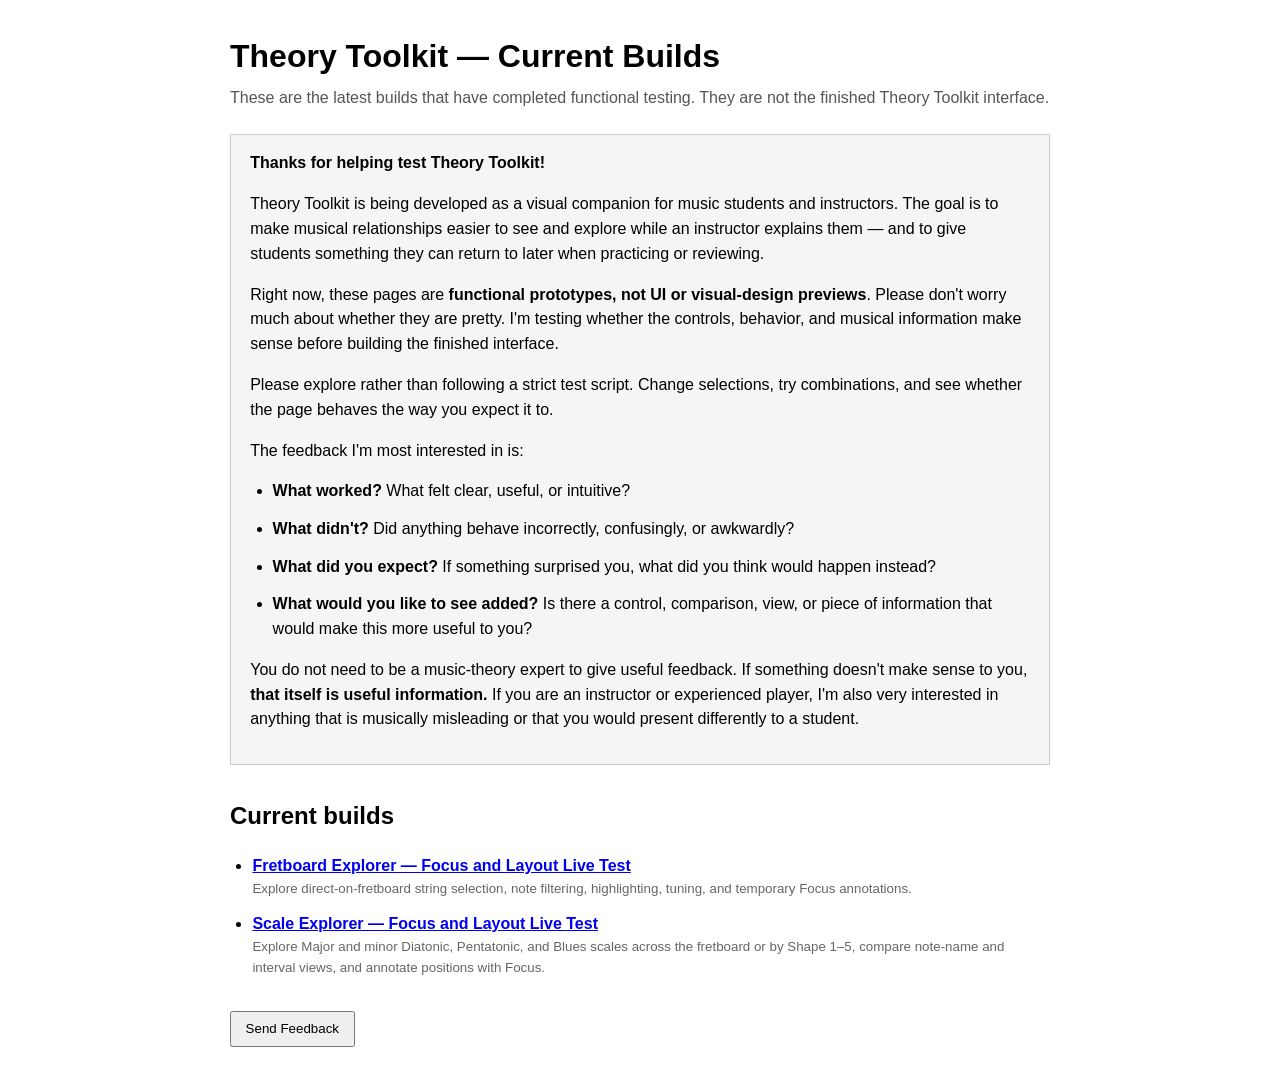
==== tests/index.html @ 7ed53687 "Update live tester build index" ====
<!doctype html>
<html lang="en">
<head>
  <meta charset="utf-8">
  <meta name="viewport" content="width=device-width, initial-scale=1">
  <title>Theory Toolkit - Current Builds</title>
  <link rel="stylesheet" href="../src/ui/feedback.css">
  <style>
    body { font-family: sans-serif; max-width: 820px; margin: 2rem auto; padding: 0 1rem; line-height: 1.55; }
    h1 { margin-bottom: .25rem; }
    h2 { margin-top: 2rem; }
    .note { color: #555; margin-top: 0; }
    .tester-note { background: #f5f5f5; border: 1px solid #ccc; padding: 1rem 1.2rem; margin: 1.5rem 0; }
    ul { padding-left: 1.4rem; }
    li { margin: .8rem 0; }
    a { font-weight: bold; }
    small { display: block; color: #666; }
  </style>
</head>
<body>
  <h1>Theory Toolkit — Current Builds</h1>
  <p class="note">These are the latest builds that have completed functional testing. They are not the finished Theory Toolkit interface.</p>

  <div class="tester-note">
    <strong>Thanks for helping test Theory Toolkit!</strong>
    <p>Theory Toolkit is being developed as a visual companion for music students and instructors. The goal is to make musical relationships easier to see and explore while an instructor explains them — and to give students something they can return to later when practicing or reviewing.</p>
    <p>Right now, these pages are <strong>functional prototypes, not UI or visual-design previews</strong>. Please don't worry much about whether they are pretty. I'm testing whether the controls, behavior, and musical information make sense before building the finished interface.</p>
    <p>Please explore rather than following a strict test script. Change selections, try combinations, and see whether the page behaves the way you expect it to.</p>
    <p>The feedback I'm most interested in is:</p>
    <ul>
      <li><strong>What worked?</strong> What felt clear, useful, or intuitive?</li>
      <li><strong>What didn't?</strong> Did anything behave incorrectly, confusingly, or awkwardly?</li>
      <li><strong>What did you expect?</strong> If something surprised you, what did you think would happen instead?</li>
      <li><strong>What would you like to see added?</strong> Is there a control, comparison, view, or piece of information that would make this more useful to you?</li>
    </ul>
    <p>You do not need to be a music-theory expert to give useful feedback. If something doesn't make sense to you, <strong>that itself is useful information.</strong> If you are an instructor or experienced player, I'm also very interested in anything that is musically misleading or that you would present differently to a student.</p>
  </div>

  <h2>Current builds</h2>
  <ul>
    <li><a href="fretboard-selection-test.html">Fretboard Explorer — Focus and Layout Live Test</a><small>Explore direct-on-fretboard string selection, note filtering, highlighting, tuning, and temporary Focus annotations.</small></li>
    <li><a href="scale-explorer-test.html">Scale Explorer — Focus and Layout Live Test</a><small>Explore Major and minor Diatonic, Pentatonic, and Blues scales across the fretboard or by Shape 1–5, compare note-name and interval views, and annotate positions with Focus.</small></li>
  </ul>

  <script type="module">
    import { installFeedback } from "../src/ui/feedback.js";
    installFeedback({ page: "Tester Index", build: "Current Builds", getContext: () => "Tester landing page" });
  </script>
</body>
</html>
---- src/ui/feedback.css ----
/* Shared Theory Toolkit feedback styles. */
.feedback-launch { margin: 2rem 0 1rem; }
.feedback-panel { border: 1px solid #bbb; background: #fafafa; padding: 1rem 1.2rem; margin: 1rem 0 2rem; }
.feedback-panel[hidden] { display: none; }
.feedback-panel h2 { margin-top: 0; }
.feedback-panel label { display: grid; gap: .35rem; margin: .85rem 0; font-weight: bold; }
.feedback-panel textarea { min-height: 8rem; resize: vertical; }
.feedback-panel input, .feedback-panel textarea { box-sizing: border-box; width: 100%; padding: .55rem .65rem; font-family: Arial, Helvetica, sans-serif; font-size: 1rem; font-weight: normal; line-height: 1.45; }
.feedback-panel .optional { font-weight: normal; color: #555; }
.feedback-contact { display: grid; grid-template-columns: 1fr 1fr; gap: 1rem; }
.feedback-actions { display: flex; gap: .7rem; align-items: center; margin-top: 1rem; }
.feedback-actions button, .feedback-launch button { padding: .55rem .85rem; cursor: pointer; }
.feedback-note { font-size: .9rem; color: #555; }
.feedback-status { font-weight: bold; }
.feedback-status.error { color: #8b0000; }
@media (max-width: 650px) { .feedback-contact { grid-template-columns: 1fr; } }
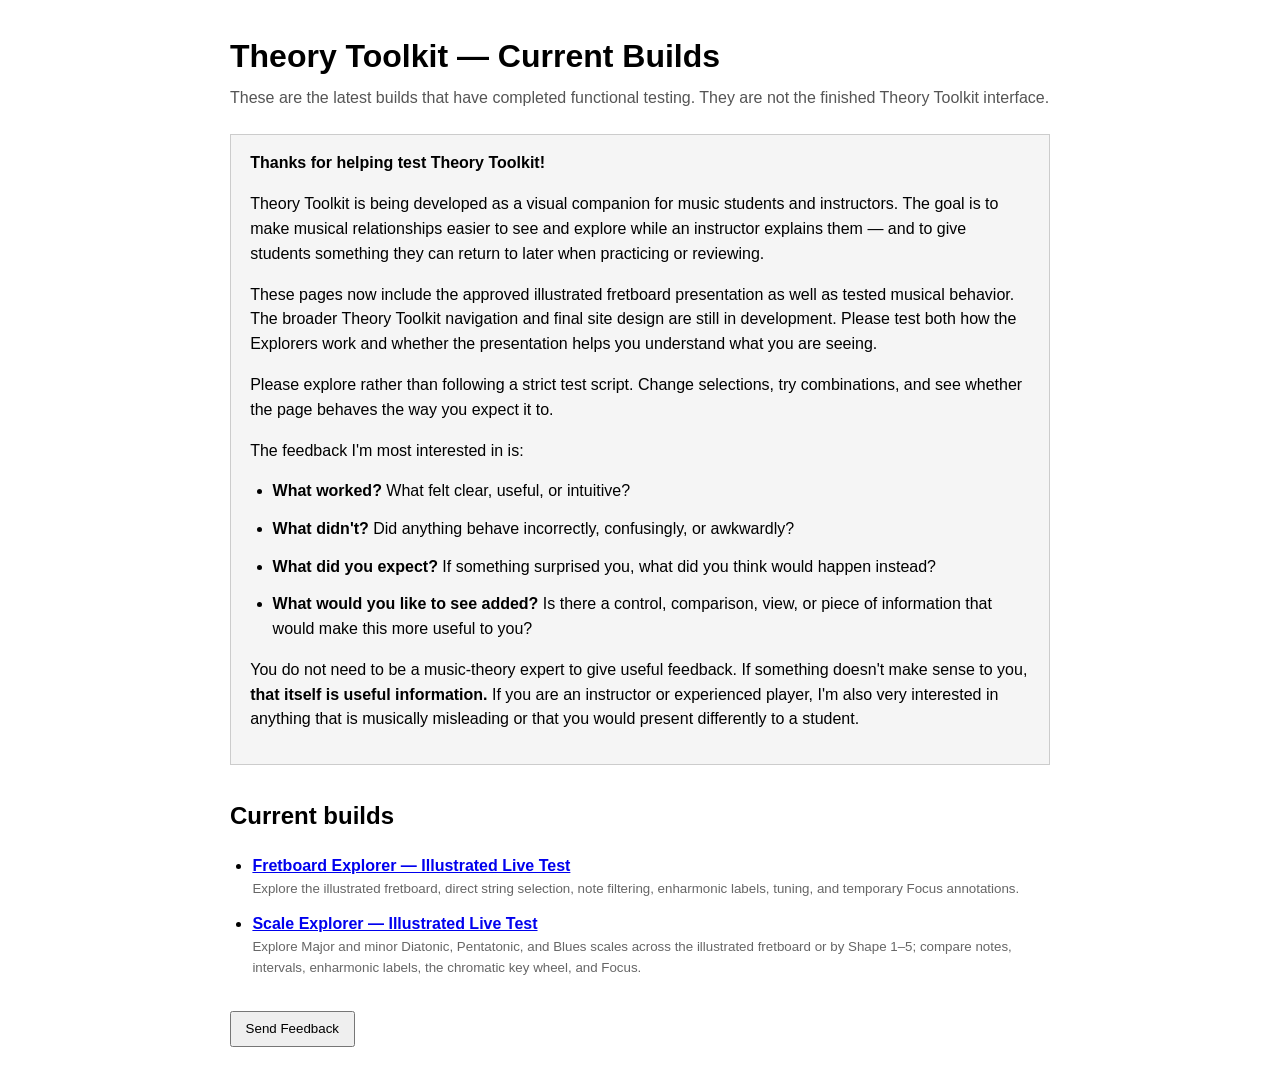
==== commit 1d6262cd: "Promote approved illustrated Explorers" ====
--- a/tests/index.html
+++ b/tests/index.html
@@ -24,7 +24,7 @@
   <div class="tester-note">
     <strong>Thanks for helping test Theory Toolkit!</strong>
     <p>Theory Toolkit is being developed as a visual companion for music students and instructors. The goal is to make musical relationships easier to see and explore while an instructor explains them — and to give students something they can return to later when practicing or reviewing.</p>
-    <p>Right now, these pages are <strong>functional prototypes, not UI or visual-design previews</strong>. Please don't worry much about whether they are pretty. I'm testing whether the controls, behavior, and musical information make sense before building the finished interface.</p>
+    <p>These pages now include the approved illustrated fretboard presentation as well as tested musical behavior. The broader Theory Toolkit navigation and final site design are still in development. Please test both how the Explorers work and whether the presentation helps you understand what you are seeing.</p>
     <p>Please explore rather than following a strict test script. Change selections, try combinations, and see whether the page behaves the way you expect it to.</p>
     <p>The feedback I'm most interested in is:</p>
     <ul>
@@ -38,8 +38,8 @@
 
   <h2>Current builds</h2>
   <ul>
-    <li><a href="fretboard-selection-test.html">Fretboard Explorer — Focus and Layout Live Test</a><small>Explore direct-on-fretboard string selection, note filtering, highlighting, tuning, and temporary Focus annotations.</small></li>
-    <li><a href="scale-explorer-test.html">Scale Explorer — Focus and Layout Live Test</a><small>Explore Major and minor Diatonic, Pentatonic, and Blues scales across the fretboard or by Shape 1–5, compare note-name and interval views, and annotate positions with Focus.</small></li>
+    <li><a href="fretboard-selection-test.html">Fretboard Explorer — Illustrated Live Test</a><small>Explore the illustrated fretboard, direct string selection, note filtering, enharmonic labels, tuning, and temporary Focus annotations.</small></li>
+    <li><a href="scale-explorer-test.html">Scale Explorer — Illustrated Live Test</a><small>Explore Major and minor Diatonic, Pentatonic, and Blues scales across the illustrated fretboard or by Shape 1–5; compare notes, intervals, enharmonic labels, the chromatic key wheel, and Focus.</small></li>
   </ul>
 
   <script type="module">
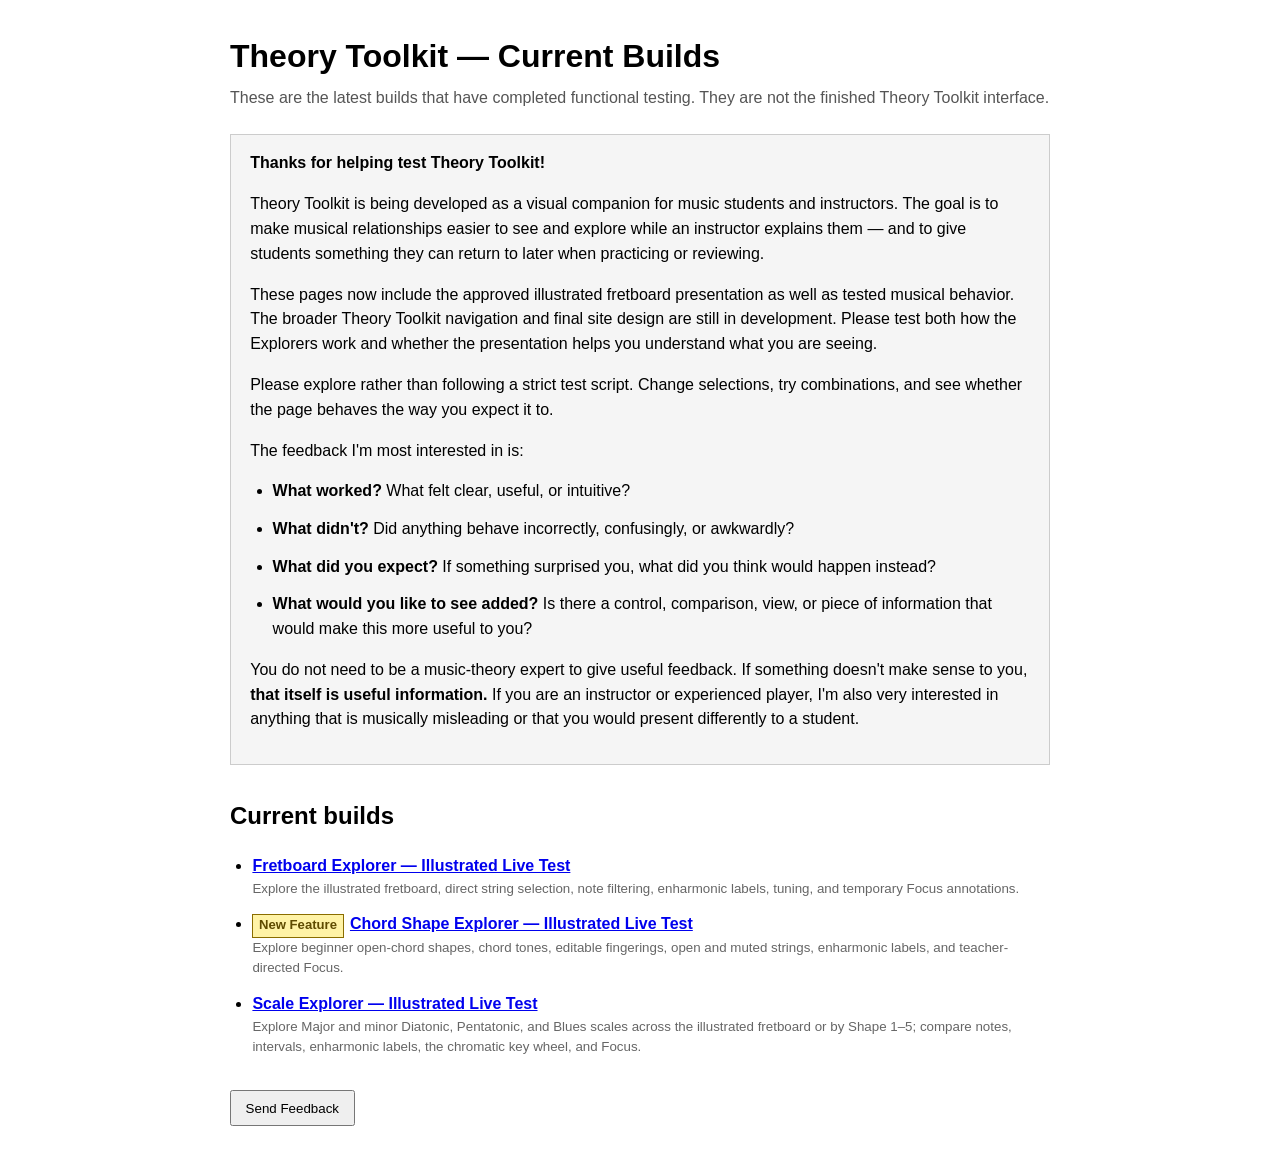
==== commit 8a51d5bd: "Add new Chord Shape Explorer to live tests" ====
--- a/tests/index.html
+++ b/tests/index.html
@@ -15,6 +15,7 @@
     li { margin: .8rem 0; }
     a { font-weight: bold; }
     small { display: block; color: #666; }
+    .new-feature { display: inline-block; margin-right: .4rem; padding: .05rem .35rem; border: 1px solid #8a6d00; background: #fff3a6; color: #5f4b00; font-size: .82rem; }
   </style>
 </head>
 <body>
@@ -39,6 +40,7 @@
   <h2>Current builds</h2>
   <ul>
     <li><a href="fretboard-selection-test.html">Fretboard Explorer — Illustrated Live Test</a><small>Explore the illustrated fretboard, direct string selection, note filtering, enharmonic labels, tuning, and temporary Focus annotations.</small></li>
+    <li><strong class="new-feature">New Feature</strong><a href="chord-shape-explorer-test.html">Chord Shape Explorer — Illustrated Live Test</a><small>Explore beginner open-chord shapes, chord tones, editable fingerings, open and muted strings, enharmonic labels, and teacher-directed Focus.</small></li>
     <li><a href="scale-explorer-test.html">Scale Explorer — Illustrated Live Test</a><small>Explore Major and minor Diatonic, Pentatonic, and Blues scales across the illustrated fretboard or by Shape 1–5; compare notes, intervals, enharmonic labels, the chromatic key wheel, and Focus.</small></li>
   </ul>
 
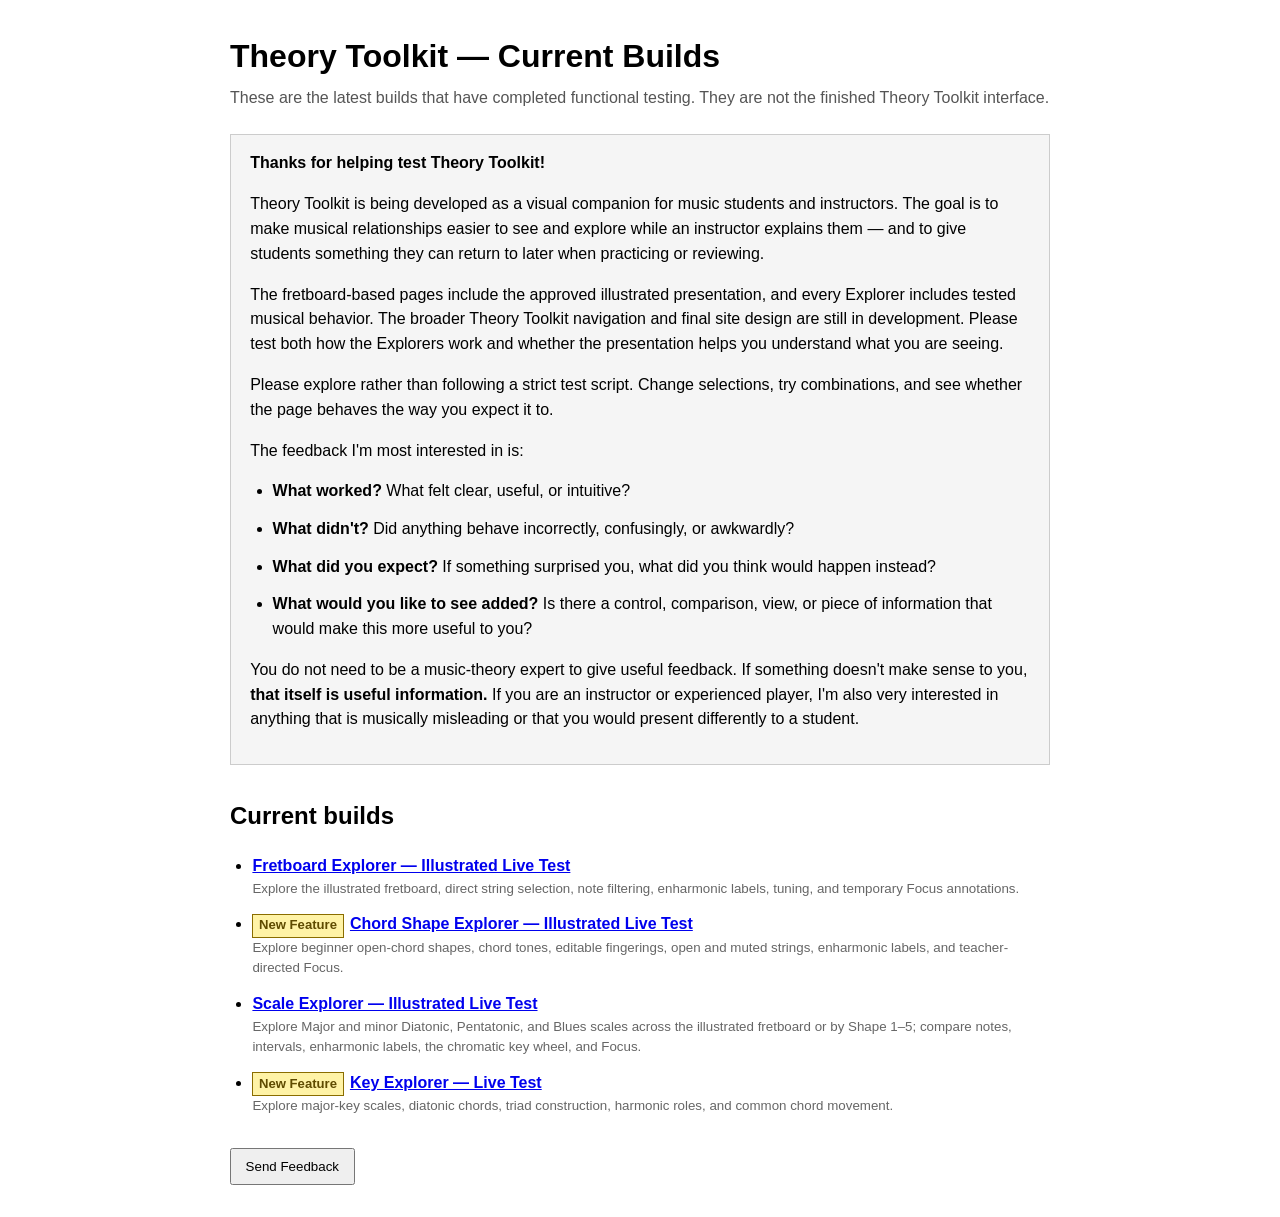
==== commit 94619987: "Add Key Explorer to current live tests" ====
--- a/tests/index.html
+++ b/tests/index.html
@@ -25,7 +25,7 @@
   <div class="tester-note">
     <strong>Thanks for helping test Theory Toolkit!</strong>
     <p>Theory Toolkit is being developed as a visual companion for music students and instructors. The goal is to make musical relationships easier to see and explore while an instructor explains them — and to give students something they can return to later when practicing or reviewing.</p>
-    <p>These pages now include the approved illustrated fretboard presentation as well as tested musical behavior. The broader Theory Toolkit navigation and final site design are still in development. Please test both how the Explorers work and whether the presentation helps you understand what you are seeing.</p>
+    <p>The fretboard-based pages include the approved illustrated presentation, and every Explorer includes tested musical behavior. The broader Theory Toolkit navigation and final site design are still in development. Please test both how the Explorers work and whether the presentation helps you understand what you are seeing.</p>
     <p>Please explore rather than following a strict test script. Change selections, try combinations, and see whether the page behaves the way you expect it to.</p>
     <p>The feedback I'm most interested in is:</p>
     <ul>
@@ -42,6 +42,7 @@
     <li><a href="fretboard-selection-test.html">Fretboard Explorer — Illustrated Live Test</a><small>Explore the illustrated fretboard, direct string selection, note filtering, enharmonic labels, tuning, and temporary Focus annotations.</small></li>
     <li><strong class="new-feature">New Feature</strong><a href="chord-shape-explorer-test.html">Chord Shape Explorer — Illustrated Live Test</a><small>Explore beginner open-chord shapes, chord tones, editable fingerings, open and muted strings, enharmonic labels, and teacher-directed Focus.</small></li>
     <li><a href="scale-explorer-test.html">Scale Explorer — Illustrated Live Test</a><small>Explore Major and minor Diatonic, Pentatonic, and Blues scales across the illustrated fretboard or by Shape 1–5; compare notes, intervals, enharmonic labels, the chromatic key wheel, and Focus.</small></li>
+    <li><strong class="new-feature">New Feature</strong><a href="key-explorer-test.html">Key Explorer — Live Test</a><small>Explore major-key scales, diatonic chords, triad construction, harmonic roles, and common chord movement.</small></li>
   </ul>
 
   <script type="module">
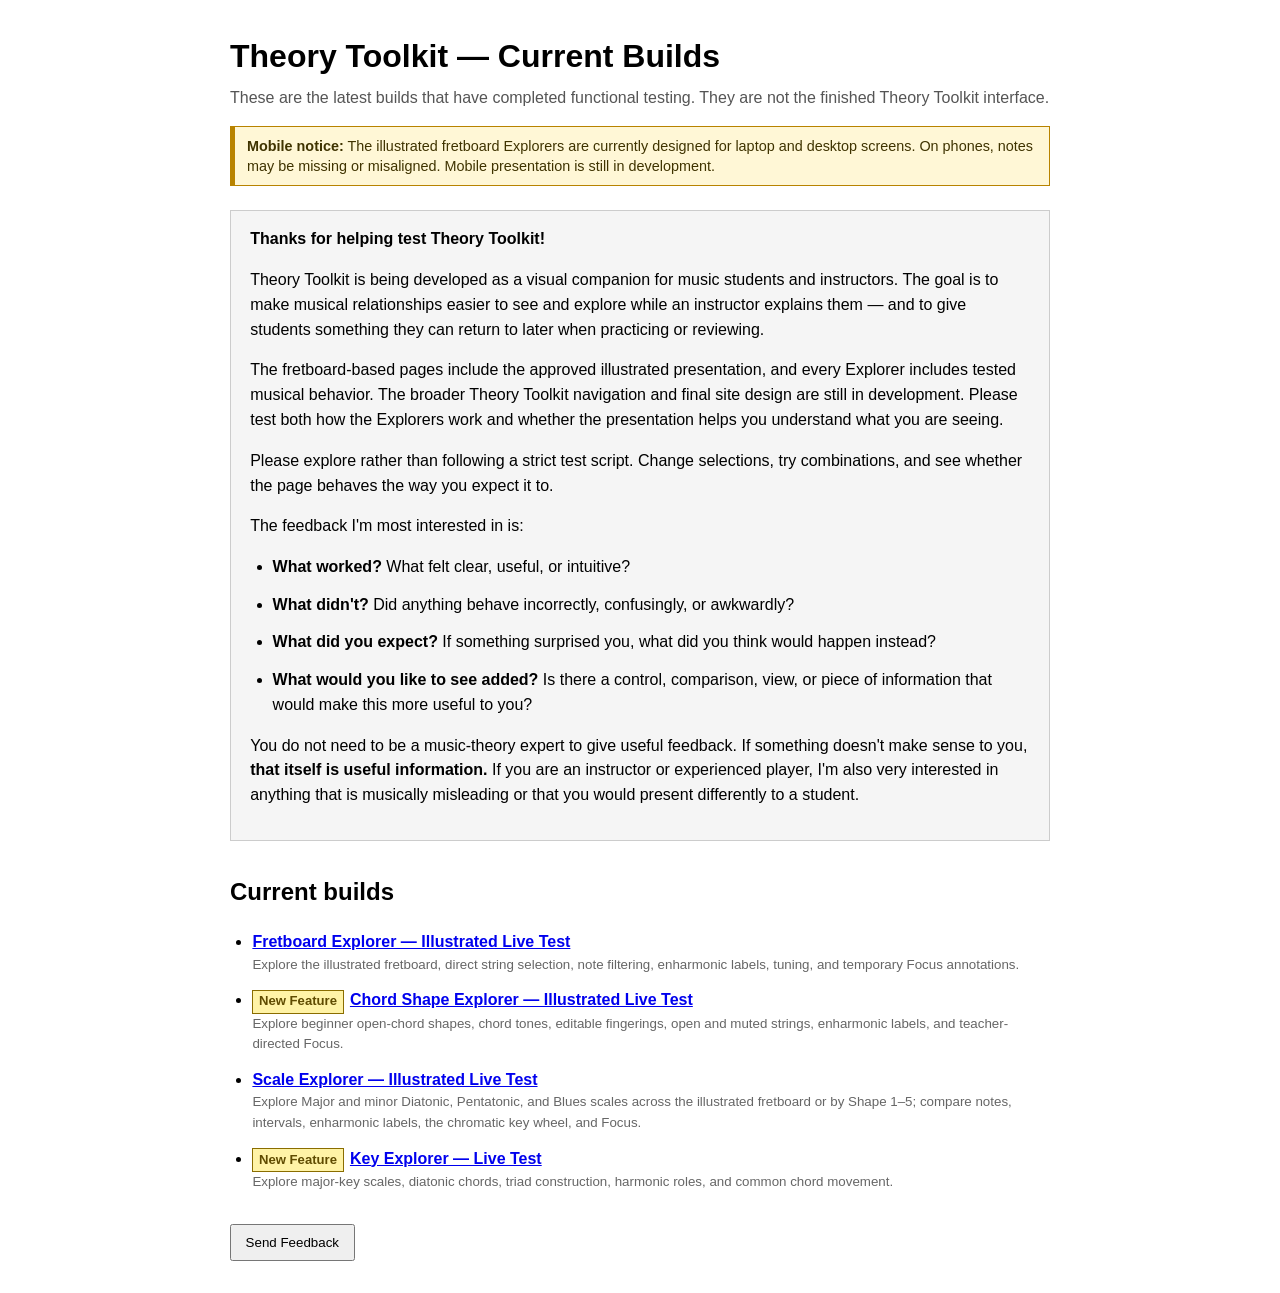
==== commit a8cc0c5c: "Add prominent mobile fretboard notice" ====
--- a/tests/index.html
+++ b/tests/index.html
@@ -17,10 +17,13 @@
     small { display: block; color: #666; }
     .new-feature { display: inline-block; margin-right: .4rem; padding: .05rem .35rem; border: 1px solid #8a6d00; background: #fff3a6; color: #5f4b00; font-size: .82rem; }
   </style>
+  <link rel="stylesheet" href="../src/ui/mobile-support-notice.css">
 </head>
 <body>
   <h1>Theory Toolkit — Current Builds</h1>
   <p class="note">These are the latest builds that have completed functional testing. They are not the finished Theory Toolkit interface.</p>
+
+  <aside class="mobile-support-notice" role="note"><strong>Mobile notice:</strong> The illustrated fretboard Explorers are currently designed for laptop and desktop screens. On phones, notes may be missing or misaligned. Mobile presentation is still in development.</aside>
 
   <div class="tester-note">
     <strong>Thanks for helping test Theory Toolkit!</strong>
--- a/src/ui/mobile-support-notice.css
+++ b/src/ui/mobile-support-notice.css
@@ -0,0 +1,29 @@
+.mobile-support-notice {
+  margin: .7rem 0 1rem;
+  padding: .55rem .75rem;
+  border: 1px solid #b88300;
+  border-left: 5px solid #b88300;
+  background: #fff7d6;
+  color: #3f3300;
+  font-size: .9rem;
+  line-height: 1.4;
+}
+
+.mobile-support-notice strong {
+  display: inline;
+}
+
+@media (max-width: 760px) {
+  .mobile-support-notice {
+    margin: .75rem 0 1rem;
+    padding: .8rem;
+    border-width: 2px 2px 2px 6px;
+    background: #fff0ae;
+    font-size: 1rem;
+  }
+
+  .mobile-support-notice strong {
+    display: block;
+    margin-bottom: .25rem;
+  }
+}
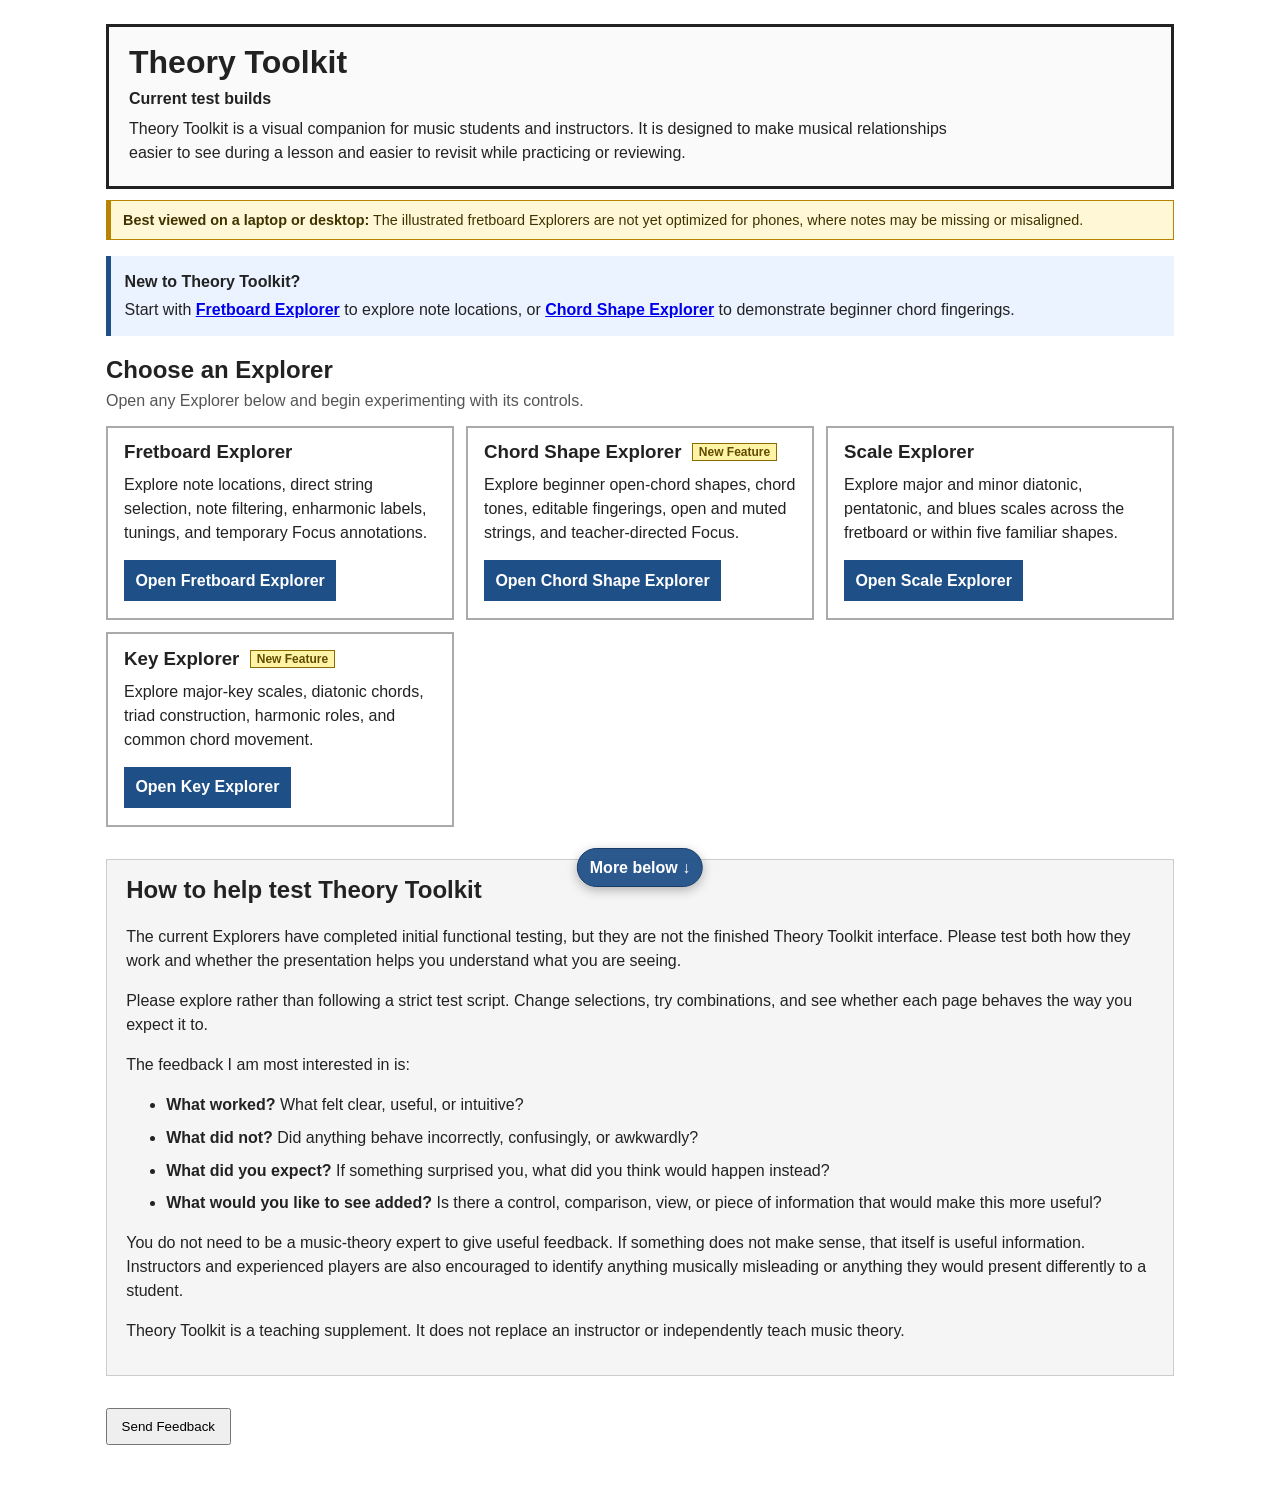
==== commit c9eae86f: "Bring Explorer choices above tester guidance" ====
--- a/tests/index.html
+++ b/tests/index.html
@@ -6,47 +6,151 @@
   <title>Theory Toolkit - Current Builds</title>
   <link rel="stylesheet" href="../src/ui/feedback.css">
   <style>
-    body { font-family: sans-serif; max-width: 820px; margin: 2rem auto; padding: 0 1rem; line-height: 1.55; }
-    h1 { margin-bottom: .25rem; }
-    h2 { margin-top: 2rem; }
-    .note { color: #555; margin-top: 0; }
-    .tester-note { background: #f5f5f5; border: 1px solid #ccc; padding: 1rem 1.2rem; margin: 1.5rem 0; }
-    ul { padding-left: 1.4rem; }
-    li { margin: .8rem 0; }
+    :root {
+      --border: #aaa;
+      --soft-border: #ccc;
+      --surface: #f5f5f5;
+      --accent: #1e4f87;
+      --accent-soft: #eaf3ff;
+      --new: #fff3a6;
+      --new-ink: #5f4b00;
+    }
+    * { box-sizing: border-box; }
+    body { font-family: sans-serif; max-width: 1100px; margin: 1.5rem auto 3rem; padding: 0 1rem; line-height: 1.5; color: #222; }
+    h1, h2, h3 { line-height: 1.2; }
     a { font-weight: bold; }
-    small { display: block; color: #666; }
-    .new-feature { display: inline-block; margin-right: .4rem; padding: .05rem .35rem; border: 1px solid #8a6d00; background: #fff3a6; color: #5f4b00; font-size: .82rem; }
+    .hero { border: 3px solid #222; padding: 1rem 1.25rem; background: #fafafa; }
+    .hero h1 { margin: 0 0 .35rem; }
+    .hero p { max-width: 850px; margin: .35rem 0; }
+    .build-mark { font-weight: bold; }
+    .start-note { margin: 1rem 0 .8rem; padding: .7rem .85rem; border-left: 5px solid var(--accent); background: var(--accent-soft); }
+    .start-note p { margin: .2rem 0; }
+    .section-heading { margin: 1.25rem 0 .25rem; }
+    .section-intro { margin: 0 0 .8rem; color: #555; }
+    .tool-grid { display: grid; grid-template-columns: repeat(auto-fit, minmax(280px, 1fr)); gap: .75rem; }
+    .tool { display: flex; flex-direction: column; min-height: 12rem; padding: .85rem 1rem; border: 2px solid var(--border); background: #fff; }
+    .tool:hover { border-color: var(--accent); background: #f8fbff; }
+    .tool h3 { margin: 0 0 .35rem; }
+    .tool p { margin: .25rem 0; }
+    .tool-link { margin-top: auto !important; padding-top: .7rem; }
+    .tool-link a { display: inline-block; padding: .45rem .65rem; border: 1px solid var(--accent); background: var(--accent); color: #fff; text-decoration: none; }
+    .tool-link a:hover, .tool-link a:focus { background: #153b68; }
+    .new-feature { display: inline-block; margin-left: .35rem; padding: .05rem .35rem; border: 1px solid #8a6d00; background: var(--new); color: var(--new-ink); font-size: .75rem; vertical-align: .15rem; }
+    .tester-note { margin-top: 2rem; padding: 1rem 1.2rem; border: 1px solid var(--soft-border); background: var(--surface); }
+    .tester-note h2 { margin-top: 0; }
+    .tester-note li { margin: .55rem 0; }
+    .scroll-cue {
+      position: fixed;
+      left: 50%;
+      bottom: .8rem;
+      z-index: 30;
+      padding: .4rem .75rem;
+      border: 1px solid #153b68;
+      border-radius: 999px;
+      background: rgba(30, 79, 135, .94);
+      color: #fff;
+      font: inherit;
+      font-weight: bold;
+      box-shadow: 0 .2rem .65rem rgba(0, 0, 0, .28);
+      cursor: pointer;
+      transform: translateX(-50%);
+      animation: scroll-nudge 1.8s ease-in-out infinite;
+    }
+    .scroll-cue[hidden] { display: none; }
+    .scroll-cue:hover, .scroll-cue:focus-visible { background: #153b68; }
+    @keyframes scroll-nudge {
+      0%, 65%, 100% { transform: translate(-50%, 0); }
+      78% { transform: translate(-50%, .28rem); }
+    }
+    @media (prefers-reduced-motion: reduce) {
+      .scroll-cue { animation: none; }
+    }
+    @media (max-width: 650px) {
+      body { margin-top: .75rem; }
+      .hero { padding: .8rem .9rem; }
+      .tool-grid { grid-template-columns: 1fr; }
+    }
   </style>
   <link rel="stylesheet" href="../src/ui/mobile-support-notice.css">
 </head>
 <body>
-  <h1>Theory Toolkit — Current Builds</h1>
-  <p class="note">These are the latest builds that have completed functional testing. They are not the finished Theory Toolkit interface.</p>
+  <header class="hero">
+    <h1>Theory Toolkit</h1>
+    <p class="build-mark">Current test builds</p>
+    <p>Theory Toolkit is a visual companion for music students and instructors. It is designed to make musical relationships easier to see during a lesson and easier to revisit while practicing or reviewing.</p>
+  </header>
 
-  <aside class="mobile-support-notice" role="note"><strong>Mobile notice:</strong> The illustrated fretboard Explorers are currently designed for laptop and desktop screens. On phones, notes may be missing or misaligned. Mobile presentation is still in development.</aside>
+  <aside class="mobile-support-notice" role="note"><strong>Best viewed on a laptop or desktop:</strong> The illustrated fretboard Explorers are not yet optimized for phones, where notes may be missing or misaligned.</aside>
 
-  <div class="tester-note">
-    <strong>Thanks for helping test Theory Toolkit!</strong>
-    <p>Theory Toolkit is being developed as a visual companion for music students and instructors. The goal is to make musical relationships easier to see and explore while an instructor explains them — and to give students something they can return to later when practicing or reviewing.</p>
-    <p>The fretboard-based pages include the approved illustrated presentation, and every Explorer includes tested musical behavior. The broader Theory Toolkit navigation and final site design are still in development. Please test both how the Explorers work and whether the presentation helps you understand what you are seeing.</p>
-    <p>Please explore rather than following a strict test script. Change selections, try combinations, and see whether the page behaves the way you expect it to.</p>
-    <p>The feedback I'm most interested in is:</p>
-    <ul>
-      <li><strong>What worked?</strong> What felt clear, useful, or intuitive?</li>
-      <li><strong>What didn't?</strong> Did anything behave incorrectly, confusingly, or awkwardly?</li>
-      <li><strong>What did you expect?</strong> If something surprised you, what did you think would happen instead?</li>
-      <li><strong>What would you like to see added?</strong> Is there a control, comparison, view, or piece of information that would make this more useful to you?</li>
-    </ul>
-    <p>You do not need to be a music-theory expert to give useful feedback. If something doesn't make sense to you, <strong>that itself is useful information.</strong> If you are an instructor or experienced player, I'm also very interested in anything that is musically misleading or that you would present differently to a student.</p>
+  <div class="start-note">
+    <p><strong>New to Theory Toolkit?</strong></p>
+    <p>Start with <a href="fretboard-selection-test.html">Fretboard Explorer</a> to explore note locations, or <a href="chord-shape-explorer-test.html">Chord Shape Explorer</a> to demonstrate beginner chord fingerings.</p>
   </div>
 
-  <h2>Current builds</h2>
-  <ul>
-    <li><a href="fretboard-selection-test.html">Fretboard Explorer — Illustrated Live Test</a><small>Explore the illustrated fretboard, direct string selection, note filtering, enharmonic labels, tuning, and temporary Focus annotations.</small></li>
-    <li><strong class="new-feature">New Feature</strong><a href="chord-shape-explorer-test.html">Chord Shape Explorer — Illustrated Live Test</a><small>Explore beginner open-chord shapes, chord tones, editable fingerings, open and muted strings, enharmonic labels, and teacher-directed Focus.</small></li>
-    <li><a href="scale-explorer-test.html">Scale Explorer — Illustrated Live Test</a><small>Explore Major and minor Diatonic, Pentatonic, and Blues scales across the illustrated fretboard or by Shape 1–5; compare notes, intervals, enharmonic labels, the chromatic key wheel, and Focus.</small></li>
-    <li><strong class="new-feature">New Feature</strong><a href="key-explorer-test.html">Key Explorer — Live Test</a><small>Explore major-key scales, diatonic chords, triad construction, harmonic roles, and common chord movement.</small></li>
-  </ul>
+  <main>
+    <h2 class="section-heading" id="explorers">Choose an Explorer</h2>
+    <p class="section-intro">Open any Explorer below and begin experimenting with its controls.</p>
+
+    <div class="tool-grid">
+      <article class="tool">
+        <h3>Fretboard Explorer</h3>
+        <p>Explore note locations, direct string selection, note filtering, enharmonic labels, tunings, and temporary Focus annotations.</p>
+        <p class="tool-link"><a href="fretboard-selection-test.html">Open Fretboard Explorer</a></p>
+      </article>
+
+      <article class="tool">
+        <h3>Chord Shape Explorer <span class="new-feature">New Feature</span></h3>
+        <p>Explore beginner open-chord shapes, chord tones, editable fingerings, open and muted strings, and teacher-directed Focus.</p>
+        <p class="tool-link"><a href="chord-shape-explorer-test.html">Open Chord Shape Explorer</a></p>
+      </article>
+
+      <article class="tool">
+        <h3>Scale Explorer</h3>
+        <p>Explore major and minor diatonic, pentatonic, and blues scales across the fretboard or within five familiar shapes.</p>
+        <p class="tool-link"><a href="scale-explorer-test.html">Open Scale Explorer</a></p>
+      </article>
+
+      <article class="tool">
+        <h3>Key Explorer <span class="new-feature">New Feature</span></h3>
+        <p>Explore major-key scales, diatonic chords, triad construction, harmonic roles, and common chord movement.</p>
+        <p class="tool-link"><a href="key-explorer-test.html">Open Key Explorer</a></p>
+      </article>
+    </div>
+
+    <section class="tester-note" aria-labelledby="testing-heading">
+      <h2 id="testing-heading">How to help test Theory Toolkit</h2>
+      <p>The current Explorers have completed initial functional testing, but they are not the finished Theory Toolkit interface. Please test both how they work and whether the presentation helps you understand what you are seeing.</p>
+      <p>Please explore rather than following a strict test script. Change selections, try combinations, and see whether each page behaves the way you expect it to.</p>
+      <p>The feedback I am most interested in is:</p>
+      <ul>
+        <li><strong>What worked?</strong> What felt clear, useful, or intuitive?</li>
+        <li><strong>What did not?</strong> Did anything behave incorrectly, confusingly, or awkwardly?</li>
+        <li><strong>What did you expect?</strong> If something surprised you, what did you think would happen instead?</li>
+        <li><strong>What would you like to see added?</strong> Is there a control, comparison, view, or piece of information that would make this more useful?</li>
+      </ul>
+      <p>You do not need to be a music-theory expert to give useful feedback. If something does not make sense, that itself is useful information. Instructors and experienced players are also encouraged to identify anything musically misleading or anything they would present differently to a student.</p>
+      <p>Theory Toolkit is a teaching supplement. It does not replace an instructor or independently teach music theory.</p>
+    </section>
+  </main>
+
+  <button type="button" class="scroll-cue" id="scroll-cue" aria-label="Scroll down to see more">More below ↓</button>
+
+  <script>
+    const scrollCue = document.querySelector("#scroll-cue");
+
+    function updateScrollCue() {
+      const page = document.documentElement;
+      const hasMoreBelow = window.scrollY + window.innerHeight < page.scrollHeight - 32;
+      scrollCue.hidden = !hasMoreBelow;
+    }
+
+    scrollCue.addEventListener("click", () => {
+      window.scrollBy({ top: window.innerHeight * .75, behavior: "smooth" });
+    });
+    window.addEventListener("scroll", updateScrollCue, { passive: true });
+    window.addEventListener("resize", updateScrollCue);
+    updateScrollCue();
+  </script>
 
   <script type="module">
     import { installFeedback } from "../src/ui/feedback.js";
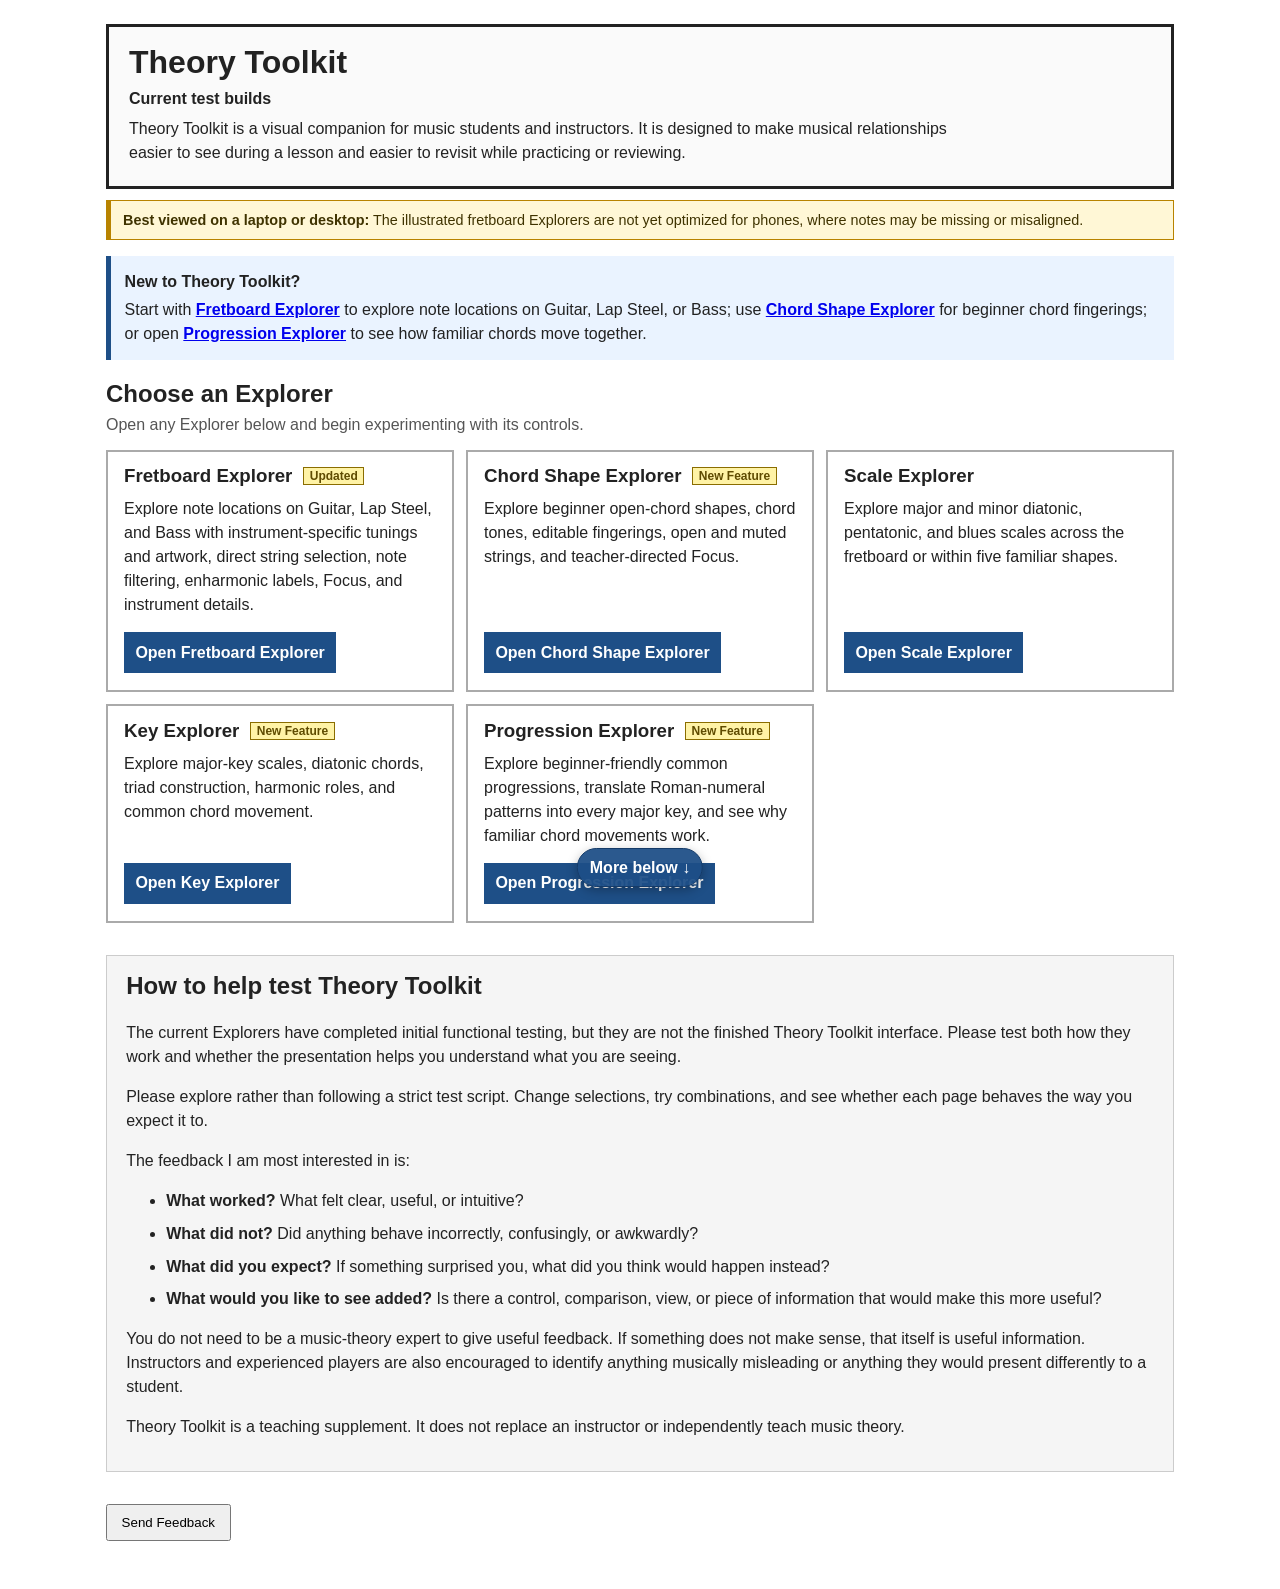
==== commit ebcb0134: "Promote multi-instrument fretboard and Progression Explorer" ====
--- a/tests/index.html
+++ b/tests/index.html
@@ -84,7 +84,7 @@
 
   <div class="start-note">
     <p><strong>New to Theory Toolkit?</strong></p>
-    <p>Start with <a href="fretboard-selection-test.html">Fretboard Explorer</a> to explore note locations, or <a href="chord-shape-explorer-test.html">Chord Shape Explorer</a> to demonstrate beginner chord fingerings.</p>
+    <p>Start with <a href="fretboard-selection-test.html">Fretboard Explorer</a> to explore note locations on Guitar, Lap Steel, or Bass; use <a href="chord-shape-explorer-test.html">Chord Shape Explorer</a> for beginner chord fingerings; or open <a href="progression-explorer-test.html">Progression Explorer</a> to see how familiar chords move together.</p>
   </div>
 
   <main>
@@ -93,8 +93,8 @@
 
     <div class="tool-grid">
       <article class="tool">
-        <h3>Fretboard Explorer</h3>
-        <p>Explore note locations, direct string selection, note filtering, enharmonic labels, tunings, and temporary Focus annotations.</p>
+        <h3>Fretboard Explorer <span class="new-feature">Updated</span></h3>
+        <p>Explore note locations on Guitar, Lap Steel, and Bass with instrument-specific tunings and artwork, direct string selection, note filtering, enharmonic labels, Focus, and instrument details.</p>
         <p class="tool-link"><a href="fretboard-selection-test.html">Open Fretboard Explorer</a></p>
       </article>
 
@@ -114,6 +114,12 @@
         <h3>Key Explorer <span class="new-feature">New Feature</span></h3>
         <p>Explore major-key scales, diatonic chords, triad construction, harmonic roles, and common chord movement.</p>
         <p class="tool-link"><a href="key-explorer-test.html">Open Key Explorer</a></p>
+      </article>
+
+      <article class="tool">
+        <h3>Progression Explorer <span class="new-feature">New Feature</span></h3>
+        <p>Explore beginner-friendly common progressions, translate Roman-numeral patterns into every major key, and see why familiar chord movements work.</p>
+        <p class="tool-link"><a href="progression-explorer-test.html">Open Progression Explorer</a></p>
       </article>
     </div>
 
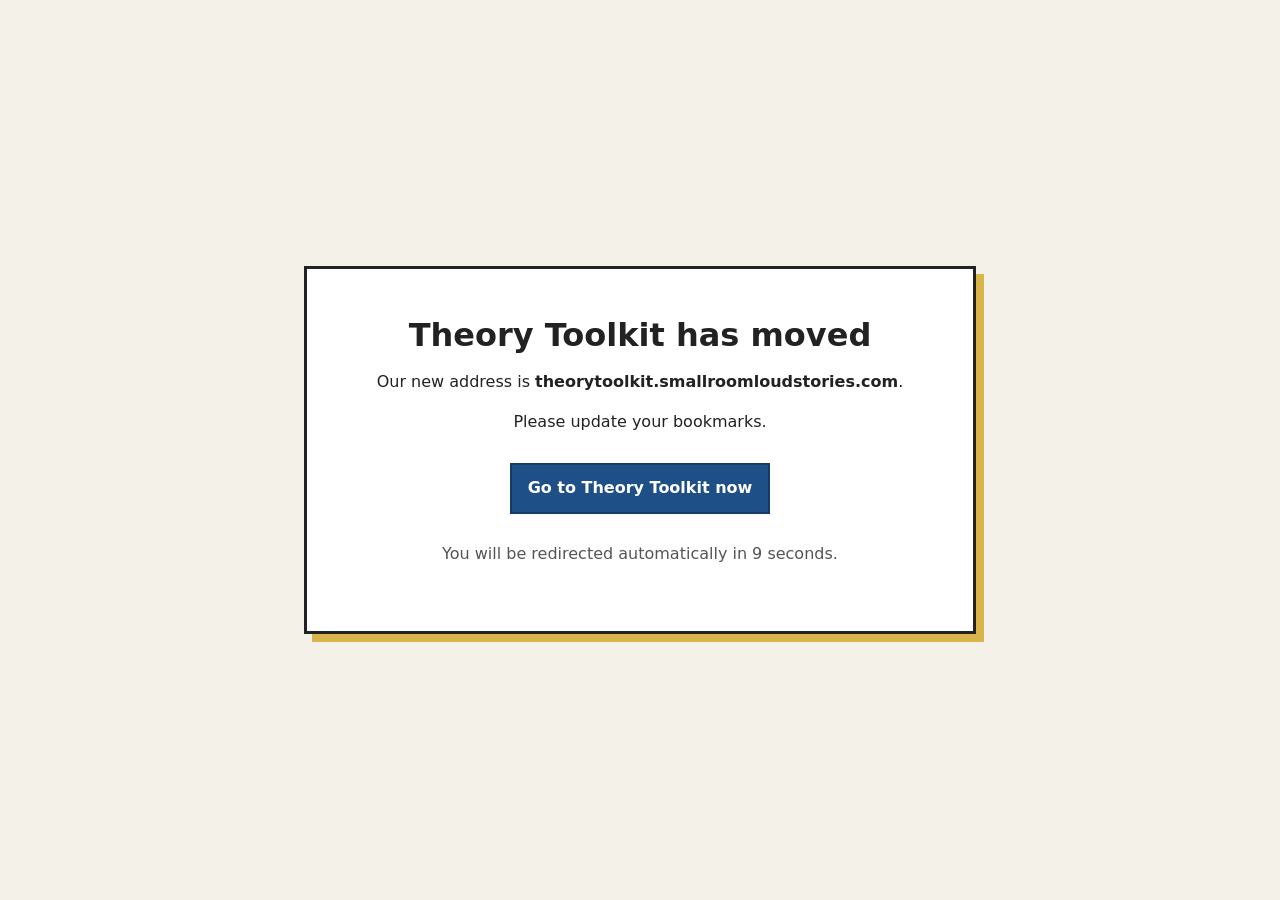
==== commit adcc0f15: "Add legacy test-site move notices" ====
--- a/tests/index.html
+++ b/tests/index.html
@@ -1,166 +1,4 @@
 <!doctype html>
-<html lang="en">
-<head>
-  <meta charset="utf-8">
-  <meta name="viewport" content="width=device-width, initial-scale=1">
-  <title>Theory Toolkit - Current Builds</title>
-  <link rel="stylesheet" href="../src/ui/feedback.css">
-  <style>
-    :root {
-      --border: #aaa;
-      --soft-border: #ccc;
-      --surface: #f5f5f5;
-      --accent: #1e4f87;
-      --accent-soft: #eaf3ff;
-      --new: #fff3a6;
-      --new-ink: #5f4b00;
-    }
-    * { box-sizing: border-box; }
-    body { font-family: sans-serif; max-width: 1100px; margin: 1.5rem auto 3rem; padding: 0 1rem; line-height: 1.5; color: #222; }
-    h1, h2, h3 { line-height: 1.2; }
-    a { font-weight: bold; }
-    .hero { border: 3px solid #222; padding: 1rem 1.25rem; background: #fafafa; }
-    .hero h1 { margin: 0 0 .35rem; }
-    .hero p { max-width: 850px; margin: .35rem 0; }
-    .build-mark { font-weight: bold; }
-    .start-note { margin: 1rem 0 .8rem; padding: .7rem .85rem; border-left: 5px solid var(--accent); background: var(--accent-soft); }
-    .start-note p { margin: .2rem 0; }
-    .section-heading { margin: 1.25rem 0 .25rem; }
-    .section-intro { margin: 0 0 .8rem; color: #555; }
-    .tool-grid { display: grid; grid-template-columns: repeat(auto-fit, minmax(280px, 1fr)); gap: .75rem; }
-    .tool { display: flex; flex-direction: column; min-height: 12rem; padding: .85rem 1rem; border: 2px solid var(--border); background: #fff; }
-    .tool:hover { border-color: var(--accent); background: #f8fbff; }
-    .tool h3 { margin: 0 0 .35rem; }
-    .tool p { margin: .25rem 0; }
-    .tool-link { margin-top: auto !important; padding-top: .7rem; }
-    .tool-link a { display: inline-block; padding: .45rem .65rem; border: 1px solid var(--accent); background: var(--accent); color: #fff; text-decoration: none; }
-    .tool-link a:hover, .tool-link a:focus { background: #153b68; }
-    .new-feature { display: inline-block; margin-left: .35rem; padding: .05rem .35rem; border: 1px solid #8a6d00; background: var(--new); color: var(--new-ink); font-size: .75rem; vertical-align: .15rem; }
-    .tester-note { margin-top: 2rem; padding: 1rem 1.2rem; border: 1px solid var(--soft-border); background: var(--surface); }
-    .tester-note h2 { margin-top: 0; }
-    .tester-note li { margin: .55rem 0; }
-    .scroll-cue {
-      position: fixed;
-      left: 50%;
-      bottom: .8rem;
-      z-index: 30;
-      padding: .4rem .75rem;
-      border: 1px solid #153b68;
-      border-radius: 999px;
-      background: rgba(30, 79, 135, .94);
-      color: #fff;
-      font: inherit;
-      font-weight: bold;
-      box-shadow: 0 .2rem .65rem rgba(0, 0, 0, .28);
-      cursor: pointer;
-      transform: translateX(-50%);
-      animation: scroll-nudge 1.8s ease-in-out infinite;
-    }
-    .scroll-cue[hidden] { display: none; }
-    .scroll-cue:hover, .scroll-cue:focus-visible { background: #153b68; }
-    @keyframes scroll-nudge {
-      0%, 65%, 100% { transform: translate(-50%, 0); }
-      78% { transform: translate(-50%, .28rem); }
-    }
-    @media (prefers-reduced-motion: reduce) {
-      .scroll-cue { animation: none; }
-    }
-    @media (max-width: 650px) {
-      body { margin-top: .75rem; }
-      .hero { padding: .8rem .9rem; }
-      .tool-grid { grid-template-columns: 1fr; }
-    }
-  </style>
-  <link rel="stylesheet" href="../src/ui/mobile-support-notice.css">
-</head>
-<body>
-  <header class="hero">
-    <h1>Theory Toolkit</h1>
-    <p class="build-mark">Current test builds</p>
-    <p>Theory Toolkit is a visual companion for music students and instructors. It is designed to make musical relationships easier to see during a lesson and easier to revisit while practicing or reviewing.</p>
-  </header>
-
-  <aside class="mobile-support-notice" role="note"><strong>Best viewed on a laptop or desktop:</strong> The illustrated fretboard Explorers are not yet optimized for phones, where notes may be missing or misaligned.</aside>
-
-  <div class="start-note">
-    <p><strong>New to Theory Toolkit?</strong></p>
-    <p>Start with <a href="fretboard-selection-test.html">Fretboard Explorer</a> to explore note locations on Guitar, Lap Steel, or Bass; use <a href="chord-shape-explorer-test.html">Chord Shape Explorer</a> for beginner chord fingerings; or open <a href="progression-explorer-test.html">Progression Explorer</a> to see how familiar chords move together.</p>
-  </div>
-
-  <main>
-    <h2 class="section-heading" id="explorers">Choose an Explorer</h2>
-    <p class="section-intro">Open any Explorer below and begin experimenting with its controls.</p>
-
-    <div class="tool-grid">
-      <article class="tool">
-        <h3>Fretboard Explorer <span class="new-feature">Updated</span></h3>
-        <p>Explore note locations on Guitar, Lap Steel, and Bass with instrument-specific tunings and artwork, direct string selection, note filtering, enharmonic labels, Focus, and instrument details.</p>
-        <p class="tool-link"><a href="fretboard-selection-test.html">Open Fretboard Explorer</a></p>
-      </article>
-
-      <article class="tool">
-        <h3>Chord Shape Explorer <span class="new-feature">New Feature</span></h3>
-        <p>Explore beginner open-chord shapes, chord tones, editable fingerings, open and muted strings, and teacher-directed Focus.</p>
-        <p class="tool-link"><a href="chord-shape-explorer-test.html">Open Chord Shape Explorer</a></p>
-      </article>
-
-      <article class="tool">
-        <h3>Scale Explorer</h3>
-        <p>Explore major and minor diatonic, pentatonic, and blues scales across the fretboard or within five familiar shapes.</p>
-        <p class="tool-link"><a href="scale-explorer-test.html">Open Scale Explorer</a></p>
-      </article>
-
-      <article class="tool">
-        <h3>Key Explorer <span class="new-feature">New Feature</span></h3>
-        <p>Explore major-key scales, diatonic chords, triad construction, harmonic roles, and common chord movement.</p>
-        <p class="tool-link"><a href="key-explorer-test.html">Open Key Explorer</a></p>
-      </article>
-
-      <article class="tool">
-        <h3>Progression Explorer <span class="new-feature">New Feature</span></h3>
-        <p>Explore beginner-friendly common progressions, translate Roman-numeral patterns into every major key, and see why familiar chord movements work.</p>
-        <p class="tool-link"><a href="progression-explorer-test.html">Open Progression Explorer</a></p>
-      </article>
-    </div>
-
-    <section class="tester-note" aria-labelledby="testing-heading">
-      <h2 id="testing-heading">How to help test Theory Toolkit</h2>
-      <p>The current Explorers have completed initial functional testing, but they are not the finished Theory Toolkit interface. Please test both how they work and whether the presentation helps you understand what you are seeing.</p>
-      <p>Please explore rather than following a strict test script. Change selections, try combinations, and see whether each page behaves the way you expect it to.</p>
-      <p>The feedback I am most interested in is:</p>
-      <ul>
-        <li><strong>What worked?</strong> What felt clear, useful, or intuitive?</li>
-        <li><strong>What did not?</strong> Did anything behave incorrectly, confusingly, or awkwardly?</li>
-        <li><strong>What did you expect?</strong> If something surprised you, what did you think would happen instead?</li>
-        <li><strong>What would you like to see added?</strong> Is there a control, comparison, view, or piece of information that would make this more useful?</li>
-      </ul>
-      <p>You do not need to be a music-theory expert to give useful feedback. If something does not make sense, that itself is useful information. Instructors and experienced players are also encouraged to identify anything musically misleading or anything they would present differently to a student.</p>
-      <p>Theory Toolkit is a teaching supplement. It does not replace an instructor or independently teach music theory.</p>
-    </section>
-  </main>
-
-  <button type="button" class="scroll-cue" id="scroll-cue" aria-label="Scroll down to see more">More below ↓</button>
-
-  <script>
-    const scrollCue = document.querySelector("#scroll-cue");
-
-    function updateScrollCue() {
-      const page = document.documentElement;
-      const hasMoreBelow = window.scrollY + window.innerHeight < page.scrollHeight - 32;
-      scrollCue.hidden = !hasMoreBelow;
-    }
-
-    scrollCue.addEventListener("click", () => {
-      window.scrollBy({ top: window.innerHeight * .75, behavior: "smooth" });
-    });
-    window.addEventListener("scroll", updateScrollCue, { passive: true });
-    window.addEventListener("resize", updateScrollCue);
-    updateScrollCue();
-  </script>
-
-  <script type="module">
-    import { installFeedback } from "../src/ui/feedback.js";
-    installFeedback({ page: "Tester Index", build: "Current Builds", getContext: () => "Tester landing page" });
-  </script>
-</body>
-</html>
+<html lang="en"><head><meta charset="utf-8"><meta name="viewport" content="width=device-width, initial-scale=1">
+<title>Theory Toolkit Has Moved</title><link rel="canonical" href="https://theorytoolkit.smallroomloudstories.com/"><link rel="stylesheet" href="moved.css"></head>
+<body><main data-destination="/"><h1>Theory Toolkit has moved</h1><p>Our new address is <span class="new-address">theorytoolkit.smallroomloudstories.com</span>.</p><p>Please update your bookmarks.</p><p><a class="go-now" href="/">Go to Theory Toolkit now</a></p><p class="countdown">You will be redirected automatically in <span id="countdown">10</span> seconds.</p></main><script src="moved.js"></script></body></html>
--- a/tests/moved.css
+++ b/tests/moved.css
@@ -0,0 +1,38 @@
+:root {
+  color-scheme: light;
+  font-family: system-ui, -apple-system, BlinkMacSystemFont, "Segoe UI", sans-serif;
+}
+* { box-sizing: border-box; }
+body {
+  min-height: 100vh;
+  margin: 0;
+  display: grid;
+  place-items: center;
+  padding: 1.25rem;
+  background: #f4f1e8;
+  color: #222;
+}
+main {
+  width: min(42rem, 100%);
+  padding: clamp(1.5rem, 5vw, 3rem);
+  border: 3px solid #222;
+  background: #fff;
+  box-shadow: .5rem .5rem 0 #d9b44a;
+  text-align: center;
+}
+h1 { margin: 0 0 1rem; line-height: 1.15; }
+p { line-height: 1.55; }
+.new-address { overflow-wrap: anywhere; font-weight: 700; }
+.go-now {
+  display: inline-block;
+  margin: .75rem 0;
+  padding: .7rem 1rem;
+  border: 2px solid #153b68;
+  background: #1e4f87;
+  color: #fff;
+  font-weight: 700;
+  text-decoration: none;
+}
+.go-now:hover, .go-now:focus-visible { background: #153b68; }
+.countdown { color: #555; }
+@media (prefers-reduced-motion: reduce) { .countdown { display: none; } }
